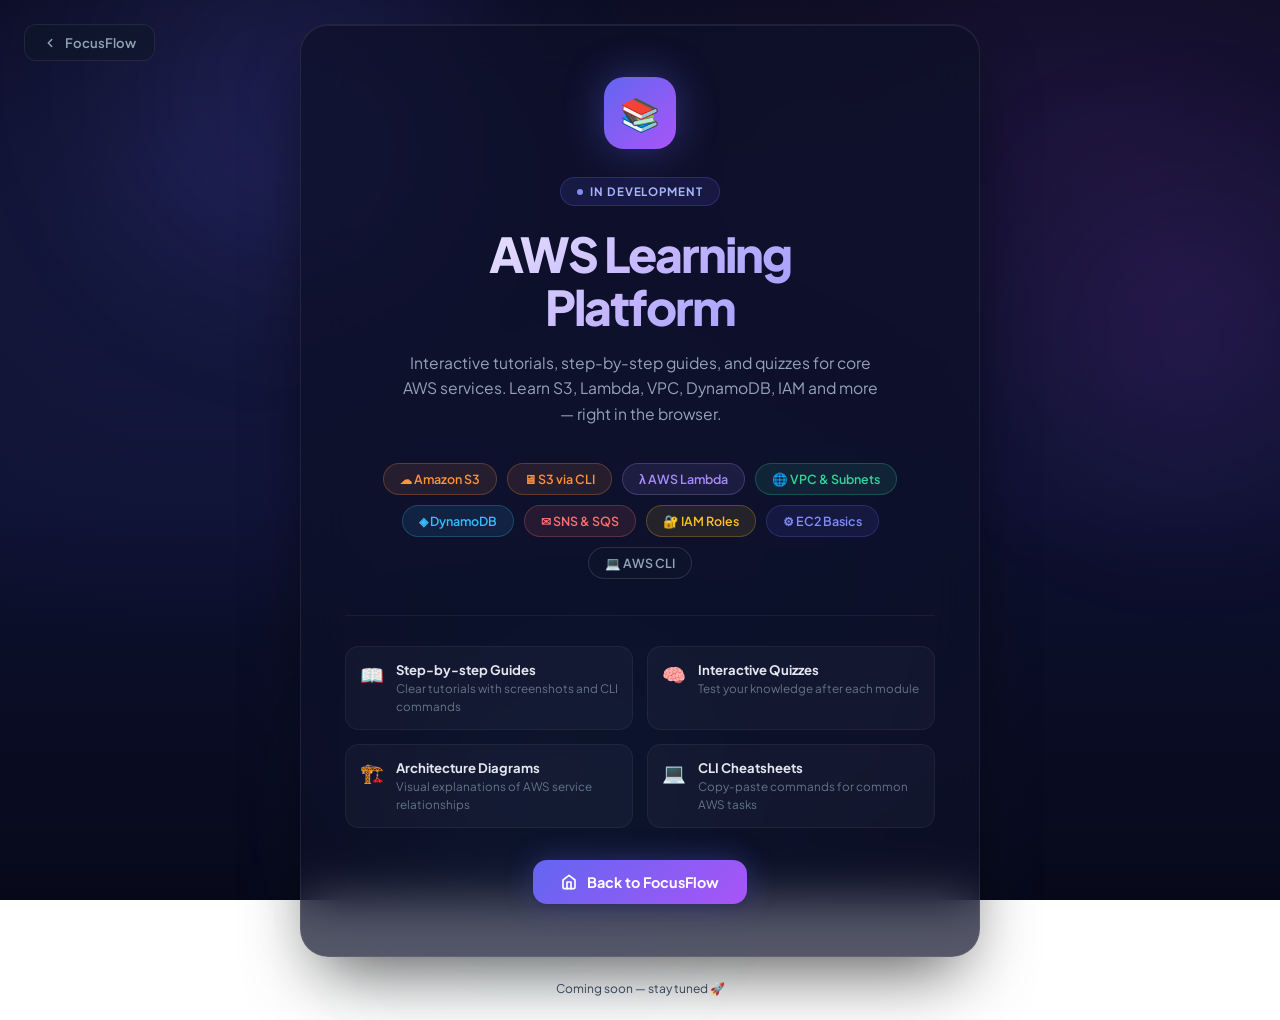
==== aws-learn/index.html @ acca890d "aws cloud, aws learn" ====
<!DOCTYPE html>
<html lang="en">
<head>
  <meta charset="UTF-8">
  <meta name="viewport" content="width=device-width, initial-scale=1.0">
  <title>AWS Learn — Coming Soon | FocusFlow</title>
  <meta name="description" content="An interactive AWS learning platform with tutorials, documentation, and quizzes for S3, VPC, Lambda and more. Coming soon.">

  <link rel="preconnect" href="https://fonts.googleapis.com">
  <link rel="preconnect" href="https://fonts.gstatic.com" crossorigin>
  <link href="https://fonts.googleapis.com/css2?family=Plus+Jakarta+Sans:wght@400;600;700;800;900&family=JetBrains+Mono:wght@400;600&display=swap" rel="stylesheet">

  <style>
    *, *::before, *::after { box-sizing: border-box; margin: 0; padding: 0; }
    body {
      font-family: 'Plus Jakarta Sans', sans-serif;
      background:
        radial-gradient(ellipse at 15% 20%, rgba(99,102,241,0.14) 0%, transparent 45%),
        radial-gradient(ellipse at 85% 15%, rgba(168,85,247,0.12) 0%, transparent 40%),
        radial-gradient(ellipse at 50% 90%, rgba(56,189,248,0.08) 0%, transparent 45%),
        linear-gradient(180deg, #07091a 0%, #0d1130 55%, #07091a 100%);
      background-attachment: fixed;
      color: #f1f5f9;
      min-height: 100vh;
      display: flex; flex-direction: column; align-items: center; justify-content: center;
      text-align: center; padding: 24px;
      overflow-x: hidden;
    }

    /* Animated orbs */
    .orb { position: fixed; border-radius: 50%; filter: blur(80px); pointer-events: none; animation: float 8s ease-in-out infinite; }
    .orb-1 { width: 350px; height: 350px; background: rgba(99,102,241,0.12); top: -80px; left: 10%; animation-delay: 0s; }
    .orb-2 { width: 300px; height: 300px; background: rgba(168,85,247,0.10); top: 20%; right: -60px; animation-delay: -3s; }
    .orb-3 { width: 280px; height: 280px; background: rgba(56,189,248,0.08); bottom: -60px; left: 30%; animation-delay: -5s; }
    @keyframes float {
      0%,100% { transform: translateY(0) scale(1); }
      50%      { transform: translateY(-30px) scale(1.05); }
    }

    .back-btn {
      position: fixed; top: 24px; left: 24px;
      display: flex; align-items: center; gap: 8px;
      padding: 9px 18px; border-radius: 12px;
      background: rgba(15,23,42,0.65); border: 1px solid rgba(255,255,255,0.08);
      backdrop-filter: blur(16px);
      color: #94a3b8; font-size: 0.82rem; font-weight: 600;
      text-decoration: none; transition: all 0.2s ease;
    }
    .back-btn:hover { color: #fff; border-color: rgba(255,255,255,0.18); }

    .card {
      position: relative; z-index: 10;
      max-width: 680px; padding: 52px 44px;
      background: rgba(13,17,40,0.7);
      border: 1px solid rgba(255,255,255,0.08);
      border-radius: 28px;
      backdrop-filter: blur(24px);
      box-shadow: 0 30px 70px -20px rgba(0,0,0,0.7), inset 0 1px 0 rgba(255,255,255,0.07);
    }

    .coming-icon {
      width: 72px; height: 72px; border-radius: 20px;
      background: linear-gradient(135deg, #6366f1, #a855f7);
      display: flex; align-items: center; justify-content: center;
      margin: 0 auto 28px;
      box-shadow: 0 0 40px rgba(99,102,241,0.4);
      font-size: 2rem;
    }

    .pill {
      display: inline-flex; align-items: center; gap: 7px;
      padding: 6px 16px; border-radius: 20px;
      background: rgba(99,102,241,0.12); border: 1px solid rgba(99,102,241,0.25);
      color: #a5b4fc; font-size: 0.72rem; font-weight: 700; letter-spacing: 0.08em;
      text-transform: uppercase; margin-bottom: 22px;
    }
    .pill-dot { width: 6px; height: 6px; border-radius: 50%; background: #818cf8; animation: blink 1.5s infinite; }
    @keyframes blink { 0%,100% { opacity:1; } 50% { opacity:0.3; } }

    h1 {
      font-size: clamp(2rem, 5vw, 3rem); font-weight: 900; letter-spacing: -0.04em; line-height: 1.1;
      background: linear-gradient(135deg, #fff 0%, #c4b5fd 50%, #818cf8 100%);
      -webkit-background-clip: text; -webkit-text-fill-color: transparent; background-clip: text;
      margin-bottom: 16px;
    }

    .subtitle { color: #94a3b8; font-size: 0.98rem; line-height: 1.65; max-width: 480px; margin: 0 auto 36px; }

    /* Topics preview */
    .topics { display: flex; flex-wrap: wrap; gap: 10px; justify-content: center; margin-bottom: 36px; }
    .topic-tag {
      padding: 7px 16px; border-radius: 20px; font-size: 0.78rem; font-weight: 600;
      border: 1px solid; cursor: default; transition: transform 0.2s ease;
    }
    .topic-tag:hover { transform: translateY(-3px); }
    .t-s3     { background: rgba(251,146,60,0.10); border-color: rgba(251,146,60,0.25); color: #fb923c; }
    .t-lambda { background: rgba(167,139,250,0.10); border-color: rgba(167,139,250,0.25); color: #a78bfa; }
    .t-vpc    { background: rgba(52,211,153,0.10); border-color: rgba(52,211,153,0.25); color: #34d399; }
    .t-dynamo { background: rgba(56,189,248,0.10); border-color: rgba(56,189,248,0.25); color: #38bdf8; }
    .t-sns    { background: rgba(248,113,113,0.10); border-color: rgba(248,113,113,0.25); color: #f87171; }
    .t-iam    { background: rgba(251,191,36,0.10); border-color: rgba(251,191,36,0.25); color: #fbbf24; }
    .t-ec2    { background: rgba(99,102,241,0.10); border-color: rgba(99,102,241,0.25); color: #818cf8; }
    .t-cli    { background: rgba(15,23,42,0.50); border-color: rgba(255,255,255,0.12); color: #94a3b8; }

    .divider { height: 1px; background: rgba(255,255,255,0.06); margin: 30px 0; }

    .features { display: grid; grid-template-columns: 1fr 1fr; gap: 14px; text-align: left; margin-bottom: 32px; }
    @media (max-width: 480px) { .features { grid-template-columns: 1fr; } }
    .feature { display: flex; align-items: flex-start; gap: 12px; padding: 14px; border-radius: 14px; background: rgba(255,255,255,0.03); border: 1px solid rgba(255,255,255,0.05); }
    .feat-icon { font-size: 1.2rem; flex-shrink: 0; margin-top: 1px; }
    .feat-title { font-size: 0.82rem; font-weight: 700; color: #e2e8f0; }
    .feat-desc  { font-size: 0.73rem; color: #64748b; margin-top: 2px; line-height: 1.5; }

    .back-home-btn {
      display: inline-flex; align-items: center; gap: 10px;
      padding: 13px 28px; border-radius: 14px;
      background: linear-gradient(135deg, #6366f1 0%, #a855f7 100%);
      color: #fff; font-size: 0.9rem; font-weight: 700;
      text-decoration: none; border: none; cursor: pointer;
      box-shadow: 0 0 28px rgba(99,102,241,0.35), 0 4px 14px rgba(0,0,0,0.3);
      transition: all 0.25s ease;
    }
    .back-home-btn:hover { transform: translateY(-2px); box-shadow: 0 0 40px rgba(99,102,241,0.5), 0 6px 18px rgba(0,0,0,0.4); }

    .footer-note { position: relative; z-index: 10; margin-top: 24px; font-size: 0.75rem; color: #334155; }
  </style>
</head>
<body>

  <!-- Animated orbs -->
  <div class="orb orb-1" aria-hidden="true"></div>
  <div class="orb orb-2" aria-hidden="true"></div>
  <div class="orb orb-3" aria-hidden="true"></div>

  <!-- Back button -->
  <a href="../index.html" class="back-btn" title="Back to FocusFlow">
    <svg width="14" height="14" viewBox="0 0 24 24" fill="none" stroke="currentColor" stroke-width="2.5" stroke-linecap="round" stroke-linejoin="round" aria-hidden="true"><polyline points="15 18 9 12 15 6"/></svg>
    FocusFlow
  </a>

  <div class="card" role="main">

    <div class="coming-icon" aria-hidden="true">📚</div>

    <div class="pill" role="status">
      <span class="pill-dot" aria-hidden="true"></span>
      In Development
    </div>

    <h1>AWS Learning<br>Platform</h1>

    <p class="subtitle">
      Interactive tutorials, step-by-step guides, and quizzes for core AWS services.
      Learn S3, Lambda, VPC, DynamoDB, IAM and more — right in the browser.
    </p>

    <!-- Topics preview -->
    <div class="topics" aria-label="Planned topics">
      <span class="topic-tag t-s3">☁ Amazon S3</span>
      <span class="topic-tag t-s3">🖥 S3 via CLI</span>
      <span class="topic-tag t-lambda">λ AWS Lambda</span>
      <span class="topic-tag t-vpc">🌐 VPC & Subnets</span>
      <span class="topic-tag t-dynamo">◈ DynamoDB</span>
      <span class="topic-tag t-sns">✉ SNS & SQS</span>
      <span class="topic-tag t-iam">🔐 IAM Roles</span>
      <span class="topic-tag t-ec2">⚙ EC2 Basics</span>
      <span class="topic-tag t-cli">💻 AWS CLI</span>
    </div>

    <div class="divider" aria-hidden="true"></div>

    <!-- Planned features -->
    <div class="features" aria-label="Planned features">
      <div class="feature">
        <span class="feat-icon" aria-hidden="true">📖</span>
        <div>
          <div class="feat-title">Step-by-step Guides</div>
          <div class="feat-desc">Clear tutorials with screenshots and CLI commands</div>
        </div>
      </div>
      <div class="feature">
        <span class="feat-icon" aria-hidden="true">🧠</span>
        <div>
          <div class="feat-title">Interactive Quizzes</div>
          <div class="feat-desc">Test your knowledge after each module</div>
        </div>
      </div>
      <div class="feature">
        <span class="feat-icon" aria-hidden="true">🏗️</span>
        <div>
          <div class="feat-title">Architecture Diagrams</div>
          <div class="feat-desc">Visual explanations of AWS service relationships</div>
        </div>
      </div>
      <div class="feature">
        <span class="feat-icon" aria-hidden="true">💻</span>
        <div>
          <div class="feat-title">CLI Cheatsheets</div>
          <div class="feat-desc">Copy-paste commands for common AWS tasks</div>
        </div>
      </div>
    </div>

    <a href="../index.html" class="back-home-btn">
      <svg width="16" height="16" viewBox="0 0 24 24" fill="none" stroke="currentColor" stroke-width="2.5" stroke-linecap="round" stroke-linejoin="round" aria-hidden="true"><path d="M3 9l9-7 9 7v11a2 2 0 0 1-2 2H5a2 2 0 0 1-2-2z"/><polyline points="9 22 9 12 15 12 15 22"/></svg>
      Back to FocusFlow
    </a>

  </div>

  <p class="footer-note" aria-label="Coming soon notice">Coming soon — stay tuned 🚀</p>

</body>
</html>
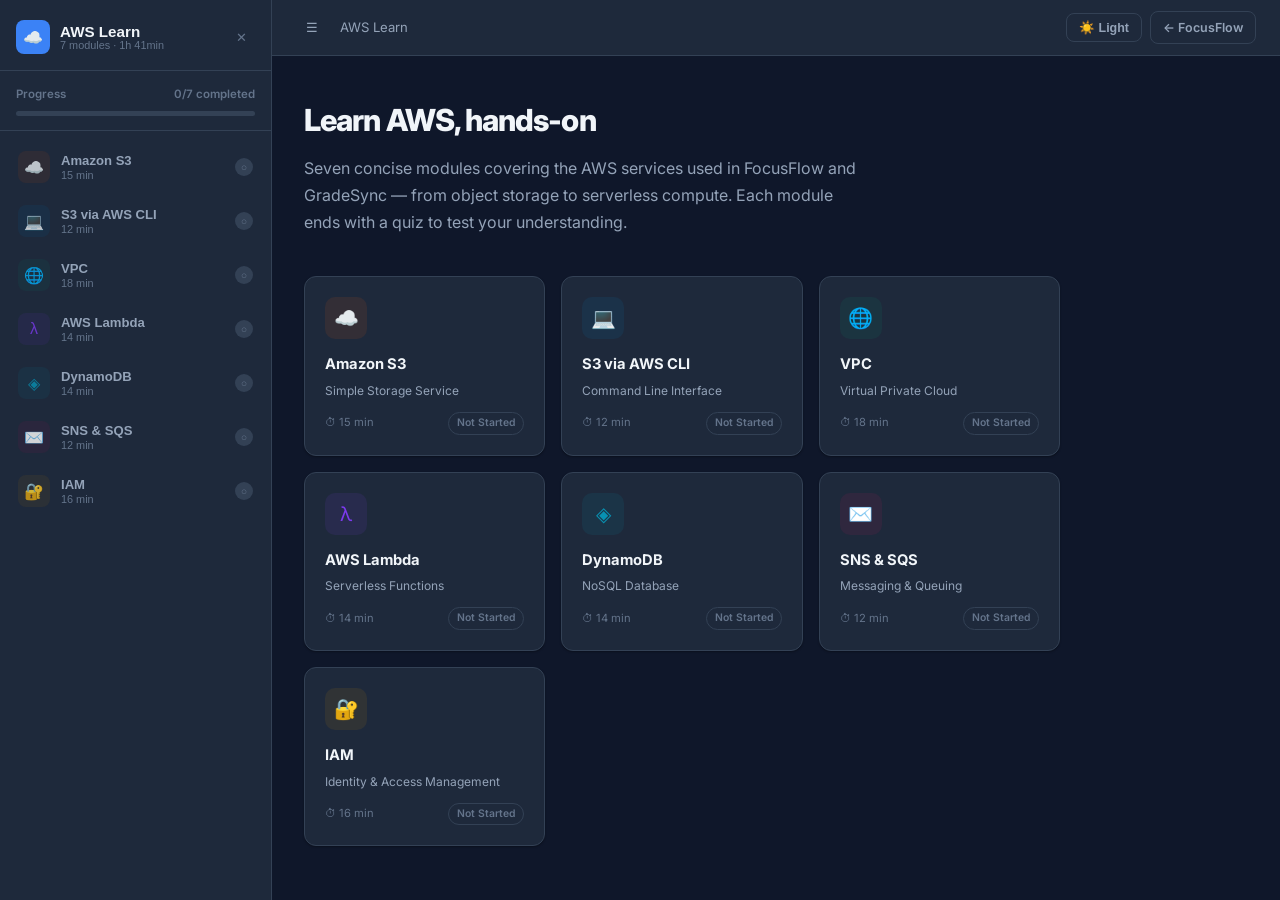
==== commit bbd7f87d: "Added aws-learn" ====
--- a/aws-learn/index.html
+++ b/aws-learn/index.html
@@ -1,214 +1,96 @@
 <!DOCTYPE html>
-<html lang="en">
+<html lang="en" data-theme="dark">
 <head>
-  <meta charset="UTF-8">
-  <meta name="viewport" content="width=device-width, initial-scale=1.0">
-  <title>AWS Learn — Coming Soon | FocusFlow</title>
-  <meta name="description" content="An interactive AWS learning platform with tutorials, documentation, and quizzes for S3, VPC, Lambda and more. Coming soon.">
-
-  <link rel="preconnect" href="https://fonts.googleapis.com">
-  <link rel="preconnect" href="https://fonts.gstatic.com" crossorigin>
-  <link href="https://fonts.googleapis.com/css2?family=Plus+Jakarta+Sans:wght@400;600;700;800;900&family=JetBrains+Mono:wght@400;600&display=swap" rel="stylesheet">
-
-  <style>
-    *, *::before, *::after { box-sizing: border-box; margin: 0; padding: 0; }
-    body {
-      font-family: 'Plus Jakarta Sans', sans-serif;
-      background:
-        radial-gradient(ellipse at 15% 20%, rgba(99,102,241,0.14) 0%, transparent 45%),
-        radial-gradient(ellipse at 85% 15%, rgba(168,85,247,0.12) 0%, transparent 40%),
-        radial-gradient(ellipse at 50% 90%, rgba(56,189,248,0.08) 0%, transparent 45%),
-        linear-gradient(180deg, #07091a 0%, #0d1130 55%, #07091a 100%);
-      background-attachment: fixed;
-      color: #f1f5f9;
-      min-height: 100vh;
-      display: flex; flex-direction: column; align-items: center; justify-content: center;
-      text-align: center; padding: 24px;
-      overflow-x: hidden;
-    }
-
-    /* Animated orbs */
-    .orb { position: fixed; border-radius: 50%; filter: blur(80px); pointer-events: none; animation: float 8s ease-in-out infinite; }
-    .orb-1 { width: 350px; height: 350px; background: rgba(99,102,241,0.12); top: -80px; left: 10%; animation-delay: 0s; }
-    .orb-2 { width: 300px; height: 300px; background: rgba(168,85,247,0.10); top: 20%; right: -60px; animation-delay: -3s; }
-    .orb-3 { width: 280px; height: 280px; background: rgba(56,189,248,0.08); bottom: -60px; left: 30%; animation-delay: -5s; }
-    @keyframes float {
-      0%,100% { transform: translateY(0) scale(1); }
-      50%      { transform: translateY(-30px) scale(1.05); }
-    }
-
-    .back-btn {
-      position: fixed; top: 24px; left: 24px;
-      display: flex; align-items: center; gap: 8px;
-      padding: 9px 18px; border-radius: 12px;
-      background: rgba(15,23,42,0.65); border: 1px solid rgba(255,255,255,0.08);
-      backdrop-filter: blur(16px);
-      color: #94a3b8; font-size: 0.82rem; font-weight: 600;
-      text-decoration: none; transition: all 0.2s ease;
-    }
-    .back-btn:hover { color: #fff; border-color: rgba(255,255,255,0.18); }
-
-    .card {
-      position: relative; z-index: 10;
-      max-width: 680px; padding: 52px 44px;
-      background: rgba(13,17,40,0.7);
-      border: 1px solid rgba(255,255,255,0.08);
-      border-radius: 28px;
-      backdrop-filter: blur(24px);
-      box-shadow: 0 30px 70px -20px rgba(0,0,0,0.7), inset 0 1px 0 rgba(255,255,255,0.07);
-    }
-
-    .coming-icon {
-      width: 72px; height: 72px; border-radius: 20px;
-      background: linear-gradient(135deg, #6366f1, #a855f7);
-      display: flex; align-items: center; justify-content: center;
-      margin: 0 auto 28px;
-      box-shadow: 0 0 40px rgba(99,102,241,0.4);
-      font-size: 2rem;
-    }
-
-    .pill {
-      display: inline-flex; align-items: center; gap: 7px;
-      padding: 6px 16px; border-radius: 20px;
-      background: rgba(99,102,241,0.12); border: 1px solid rgba(99,102,241,0.25);
-      color: #a5b4fc; font-size: 0.72rem; font-weight: 700; letter-spacing: 0.08em;
-      text-transform: uppercase; margin-bottom: 22px;
-    }
-    .pill-dot { width: 6px; height: 6px; border-radius: 50%; background: #818cf8; animation: blink 1.5s infinite; }
-    @keyframes blink { 0%,100% { opacity:1; } 50% { opacity:0.3; } }
-
-    h1 {
-      font-size: clamp(2rem, 5vw, 3rem); font-weight: 900; letter-spacing: -0.04em; line-height: 1.1;
-      background: linear-gradient(135deg, #fff 0%, #c4b5fd 50%, #818cf8 100%);
-      -webkit-background-clip: text; -webkit-text-fill-color: transparent; background-clip: text;
-      margin-bottom: 16px;
-    }
-
-    .subtitle { color: #94a3b8; font-size: 0.98rem; line-height: 1.65; max-width: 480px; margin: 0 auto 36px; }
-
-    /* Topics preview */
-    .topics { display: flex; flex-wrap: wrap; gap: 10px; justify-content: center; margin-bottom: 36px; }
-    .topic-tag {
-      padding: 7px 16px; border-radius: 20px; font-size: 0.78rem; font-weight: 600;
-      border: 1px solid; cursor: default; transition: transform 0.2s ease;
-    }
-    .topic-tag:hover { transform: translateY(-3px); }
-    .t-s3     { background: rgba(251,146,60,0.10); border-color: rgba(251,146,60,0.25); color: #fb923c; }
-    .t-lambda { background: rgba(167,139,250,0.10); border-color: rgba(167,139,250,0.25); color: #a78bfa; }
-    .t-vpc    { background: rgba(52,211,153,0.10); border-color: rgba(52,211,153,0.25); color: #34d399; }
-    .t-dynamo { background: rgba(56,189,248,0.10); border-color: rgba(56,189,248,0.25); color: #38bdf8; }
-    .t-sns    { background: rgba(248,113,113,0.10); border-color: rgba(248,113,113,0.25); color: #f87171; }
-    .t-iam    { background: rgba(251,191,36,0.10); border-color: rgba(251,191,36,0.25); color: #fbbf24; }
-    .t-ec2    { background: rgba(99,102,241,0.10); border-color: rgba(99,102,241,0.25); color: #818cf8; }
-    .t-cli    { background: rgba(15,23,42,0.50); border-color: rgba(255,255,255,0.12); color: #94a3b8; }
-
-    .divider { height: 1px; background: rgba(255,255,255,0.06); margin: 30px 0; }
-
-    .features { display: grid; grid-template-columns: 1fr 1fr; gap: 14px; text-align: left; margin-bottom: 32px; }
-    @media (max-width: 480px) { .features { grid-template-columns: 1fr; } }
-    .feature { display: flex; align-items: flex-start; gap: 12px; padding: 14px; border-radius: 14px; background: rgba(255,255,255,0.03); border: 1px solid rgba(255,255,255,0.05); }
-    .feat-icon { font-size: 1.2rem; flex-shrink: 0; margin-top: 1px; }
-    .feat-title { font-size: 0.82rem; font-weight: 700; color: #e2e8f0; }
-    .feat-desc  { font-size: 0.73rem; color: #64748b; margin-top: 2px; line-height: 1.5; }
-
-    .back-home-btn {
-      display: inline-flex; align-items: center; gap: 10px;
-      padding: 13px 28px; border-radius: 14px;
-      background: linear-gradient(135deg, #6366f1 0%, #a855f7 100%);
-      color: #fff; font-size: 0.9rem; font-weight: 700;
-      text-decoration: none; border: none; cursor: pointer;
-      box-shadow: 0 0 28px rgba(99,102,241,0.35), 0 4px 14px rgba(0,0,0,0.3);
-      transition: all 0.25s ease;
-    }
-    .back-home-btn:hover { transform: translateY(-2px); box-shadow: 0 0 40px rgba(99,102,241,0.5), 0 6px 18px rgba(0,0,0,0.4); }
-
-    .footer-note { position: relative; z-index: 10; margin-top: 24px; font-size: 0.75rem; color: #334155; }
-  </style>
+  <meta charset="UTF-8" />
+  <meta name="viewport" content="width=device-width, initial-scale=1.0" />
+  <title>AWS Learn — Interactive AWS Learning Platform</title>
+  <meta name="description" content="Learn AWS services interactively — S3, Lambda, VPC, DynamoDB, SNS, IAM — with tutorials, CLI guides, and quizzes." />
+  <link rel="preconnect" href="https://fonts.googleapis.com" />
+  <link rel="preconnect" href="https://fonts.gstatic.com" crossorigin />
+  <link href="https://fonts.googleapis.com/css2?family=Inter:wght@400;500;600;700;800;900&display=swap" rel="stylesheet" />
+  <link rel="stylesheet" href="css/style.css" />
 </head>
 <body>
+  <div class="app">
 
-  <!-- Animated orbs -->
-  <div class="orb orb-1" aria-hidden="true"></div>
-  <div class="orb orb-2" aria-hidden="true"></div>
-  <div class="orb orb-3" aria-hidden="true"></div>
+    <!-- ── Sidebar ─────────────────────────────────────────────────────── -->
+    <aside class="sidebar open" id="sidebar">
+      <div class="sidebar-header">
+        <button class="sidebar-logo" id="home-link" style="background:none;border:none;cursor:pointer;text-align:left;padding:0;">
+          <div class="sidebar-logo-icon">☁️</div>
+          <div>
+            <div class="sidebar-logo-text">AWS Learn</div>
+            <div class="sidebar-logo-sub">7 modules · 1h 41min</div>
+          </div>
+        </button>
+        <button class="sidebar-close" id="sidebar-close" aria-label="Close sidebar">
+          ✕
+        </button>
+      </div>
 
-  <!-- Back button -->
-  <a href="../index.html" class="back-btn" title="Back to FocusFlow">
-    <svg width="14" height="14" viewBox="0 0 24 24" fill="none" stroke="currentColor" stroke-width="2.5" stroke-linecap="round" stroke-linejoin="round" aria-hidden="true"><polyline points="15 18 9 12 15 6"/></svg>
-    FocusFlow
-  </a>
-
-  <div class="card" role="main">
-
-    <div class="coming-icon" aria-hidden="true">📚</div>
-
-    <div class="pill" role="status">
-      <span class="pill-dot" aria-hidden="true"></span>
-      In Development
-    </div>
-
-    <h1>AWS Learning<br>Platform</h1>
-
-    <p class="subtitle">
-      Interactive tutorials, step-by-step guides, and quizzes for core AWS services.
-      Learn S3, Lambda, VPC, DynamoDB, IAM and more — right in the browser.
-    </p>
-
-    <!-- Topics preview -->
-    <div class="topics" aria-label="Planned topics">
-      <span class="topic-tag t-s3">☁ Amazon S3</span>
-      <span class="topic-tag t-s3">🖥 S3 via CLI</span>
-      <span class="topic-tag t-lambda">λ AWS Lambda</span>
-      <span class="topic-tag t-vpc">🌐 VPC & Subnets</span>
-      <span class="topic-tag t-dynamo">◈ DynamoDB</span>
-      <span class="topic-tag t-sns">✉ SNS & SQS</span>
-      <span class="topic-tag t-iam">🔐 IAM Roles</span>
-      <span class="topic-tag t-ec2">⚙ EC2 Basics</span>
-      <span class="topic-tag t-cli">💻 AWS CLI</span>
-    </div>
-
-    <div class="divider" aria-hidden="true"></div>
-
-    <!-- Planned features -->
-    <div class="features" aria-label="Planned features">
-      <div class="feature">
-        <span class="feat-icon" aria-hidden="true">📖</span>
-        <div>
-          <div class="feat-title">Step-by-step Guides</div>
-          <div class="feat-desc">Clear tutorials with screenshots and CLI commands</div>
+      <div class="progress-bar-wrap">
+        <div class="progress-label">
+          <span>Progress</span>
+          <span id="progress-label">0/7 completed</span>
+        </div>
+        <div class="progress-bar-bg">
+          <div class="progress-bar-fill" id="progress-fill" style="width:0%"></div>
         </div>
       </div>
-      <div class="feature">
-        <span class="feat-icon" aria-hidden="true">🧠</span>
-        <div>
-          <div class="feat-title">Interactive Quizzes</div>
-          <div class="feat-desc">Test your knowledge after each module</div>
+
+      <nav class="module-nav" id="module-nav">
+        <!-- Rendered by JS -->
+      </nav>
+    </aside>
+
+    <!-- ── Main ───────────────────────────────────────────────────────── -->
+    <div class="main" id="main">
+
+      <!-- Topbar -->
+      <header class="topbar">
+        <button class="menu-btn" id="menu-btn" aria-label="Toggle sidebar">
+          ☰
+        </button>
+        <div class="breadcrumb">
+          <span id="breadcrumb-home"
+            style="cursor:pointer;color:var(--text-2)"
+            onclick="showHome()"
+            role="button"
+            tabindex="0">AWS Learn</span>
+          <span id="breadcrumb-sep" class="hidden">›</span>
+          <strong id="breadcrumb-module"></strong>
         </div>
-      </div>
-      <div class="feature">
-        <span class="feat-icon" aria-hidden="true">🏗️</span>
-        <div>
-          <div class="feat-title">Architecture Diagrams</div>
-          <div class="feat-desc">Visual explanations of AWS service relationships</div>
+        <div class="topbar-actions">
+          <button class="theme-btn" id="theme-btn" aria-label="Toggle theme">☀️ Light</button>
+          <a href="../index.html" class="back-btn" aria-label="Back to FocusFlow">← FocusFlow</a>
         </div>
-      </div>
-      <div class="feature">
-        <span class="feat-icon" aria-hidden="true">💻</span>
-        <div>
-          <div class="feat-title">CLI Cheatsheets</div>
-          <div class="feat-desc">Copy-paste commands for common AWS tasks</div>
+      </header>
+
+      <!-- Content -->
+      <main class="content" role="main">
+
+        <!-- Home view -->
+        <div id="home-view">
+          <div class="home-hero">
+            <h1>Learn AWS, hands-on</h1>
+            <p>Seven concise modules covering the AWS services used in FocusFlow and GradeSync — from object storage to serverless compute. Each module ends with a quiz to test your understanding.</p>
+          </div>
+
+          <div class="modules-grid" id="modules-grid">
+            <!-- Rendered by JS -->
+          </div>
         </div>
-      </div>
-    </div>
 
-    <a href="../index.html" class="back-home-btn">
-      <svg width="16" height="16" viewBox="0 0 24 24" fill="none" stroke="currentColor" stroke-width="2.5" stroke-linecap="round" stroke-linejoin="round" aria-hidden="true"><path d="M3 9l9-7 9 7v11a2 2 0 0 1-2 2H5a2 2 0 0 1-2-2z"/><polyline points="9 22 9 12 15 12 15 22"/></svg>
-      Back to FocusFlow
-    </a>
+        <!-- Module view -->
+        <div id="module-view" class="hidden">
+          <!-- Rendered by JS when a module is opened -->
+        </div>
 
-  </div>
+      </main>
+    </div><!-- /main -->
 
-  <p class="footer-note" aria-label="Coming soon notice">Coming soon — stay tuned 🚀</p>
+  </div><!-- /app -->
 
+  <script src="js/app.js"></script>
 </body>
 </html>
--- a/aws-learn/css/style.css
+++ b/aws-learn/css/style.css
@@ -0,0 +1,477 @@
+/* ─── AWS Learn — Style System ───────────────────────────────────────────── */
+
+:root {
+  --bg:           #f8fafc;
+  --bg-alt:       #f1f5f9;
+  --surface:      #ffffff;
+  --border:       #e2e8f0;
+  --border-strong:#cbd5e1;
+  --text:         #0f172a;
+  --text-2:       #475569;
+  --text-3:       #94a3b8;
+  --accent:       #2563eb;
+  --accent-bg:    #eff6ff;
+  --code-bg:      #f1f5f9;
+  --code-text:    #1e293b;
+  --ok:           #16a34a;
+  --ok-bg:        #f0fdf4;
+  --err:          #dc2626;
+  --err-bg:       #fef2f2;
+  --warn-bg:      #fffbeb;
+  --warn:         #d97706;
+  --shadow-sm:    0 1px 2px rgba(0,0,0,.05);
+  --shadow:       0 1px 3px rgba(0,0,0,.08), 0 1px 2px rgba(0,0,0,.04);
+  --shadow-md:    0 4px 6px -1px rgba(0,0,0,.07), 0 2px 4px -1px rgba(0,0,0,.04);
+  --r:  8px;
+  --r2: 12px;
+  --t:  .2s ease;
+  --sidebar-w: 272px;
+}
+
+[data-theme="dark"] {
+  --bg:           #0f172a;
+  --bg-alt:       #1e293b;
+  --surface:      #1e293b;
+  --border:       #334155;
+  --border-strong:#475569;
+  --text:         #f1f5f9;
+  --text-2:       #94a3b8;
+  --text-3:       #64748b;
+  --accent:       #3b82f6;
+  --accent-bg:    rgba(59,130,246,.1);
+  --code-bg:      #0f172a;
+  --code-text:    #e2e8f0;
+  --ok:           #22c55e;
+  --ok-bg:        rgba(34,197,94,.08);
+  --err:          #ef4444;
+  --err-bg:       rgba(239,68,68,.08);
+  --warn-bg:      rgba(245,158,11,.08);
+  --warn:         #f59e0b;
+  --shadow-sm:    0 1px 2px rgba(0,0,0,.3);
+  --shadow:       0 1px 3px rgba(0,0,0,.35);
+  --shadow-md:    0 4px 6px -1px rgba(0,0,0,.4);
+}
+
+*, *::before, *::after { box-sizing: border-box; margin: 0; padding: 0; }
+
+html { font-size: 16px; }
+
+body {
+  font-family: 'Inter', sans-serif;
+  background: var(--bg);
+  color: var(--text);
+  min-height: 100vh;
+  line-height: 1.6;
+  transition: background var(--t), color var(--t);
+  overflow-x: hidden;
+}
+
+/* ─── App shell ──────────────────────────────────────────────────────────── */
+.app { display: flex; min-height: 100vh; }
+
+/* ─── Sidebar ────────────────────────────────────────────────────────────── */
+.sidebar {
+  width: var(--sidebar-w);
+  flex-shrink: 0;
+  background: var(--surface);
+  border-right: 1px solid var(--border);
+  display: flex;
+  flex-direction: column;
+  position: fixed;
+  top: 0; left: 0; bottom: 0;
+  z-index: 100;
+  overflow-y: auto;
+  transition: transform var(--t), background var(--t), border-color var(--t);
+}
+.sidebar.collapsed { transform: translateX(-100%); }
+
+.sidebar-header {
+  padding: 20px 16px 16px;
+  border-bottom: 1px solid var(--border);
+  display: flex;
+  align-items: center;
+  gap: 10px;
+}
+.sidebar-logo {
+  display: flex;
+  align-items: center;
+  gap: 10px;
+  flex: 1;
+  text-decoration: none;
+  color: inherit;
+}
+.sidebar-logo-icon {
+  width: 34px; height: 34px;
+  background: var(--accent);
+  border-radius: var(--r);
+  display: flex; align-items: center; justify-content: center;
+  font-size: 1rem;
+  flex-shrink: 0;
+}
+.sidebar-logo-text { font-size: 0.95rem; font-weight: 700; color: var(--text); }
+.sidebar-logo-sub  { font-size: 0.68rem; color: var(--text-3); margin-top: -1px; }
+
+.sidebar-close {
+  width: 28px; height: 28px; border-radius: 6px;
+  background: none; border: none; cursor: pointer;
+  color: var(--text-3); display: flex; align-items: center; justify-content: center;
+  transition: background var(--t), color var(--t);
+}
+.sidebar-close:hover { background: var(--bg-alt); color: var(--text); }
+
+/* Progress summary */
+.progress-bar-wrap {
+  padding: 14px 16px;
+  border-bottom: 1px solid var(--border);
+}
+.progress-label {
+  display: flex; justify-content: space-between;
+  font-size: 0.72rem; color: var(--text-3); margin-bottom: 8px; font-weight: 600;
+}
+.progress-bar-bg { height: 5px; background: var(--border); border-radius: 99px; }
+.progress-bar-fill {
+  height: 5px; background: var(--accent); border-radius: 99px;
+  transition: width .4s ease;
+}
+
+/* Module nav items */
+.module-nav { padding: 10px 8px; flex: 1; }
+.module-nav-item {
+  display: flex; align-items: center; gap: 11px;
+  padding: 10px 10px; border-radius: var(--r);
+  cursor: pointer; text-decoration: none;
+  transition: background var(--t);
+  margin-bottom: 2px;
+  border: none; background: none; width: 100%; text-align: left;
+  color: var(--text-2);
+}
+.module-nav-item:hover { background: var(--bg-alt); color: var(--text); }
+.module-nav-item.active {
+  background: var(--accent-bg);
+  color: var(--accent);
+}
+.module-nav-item.active .nav-icon { opacity: 1; }
+
+.nav-icon {
+  width: 32px; height: 32px; border-radius: 8px;
+  display: flex; align-items: center; justify-content: center;
+  font-size: 1rem; flex-shrink: 0; opacity: .8;
+}
+.nav-info { flex: 1; min-width: 0; }
+.nav-title { font-size: 0.82rem; font-weight: 600; white-space: nowrap; overflow: hidden; text-overflow: ellipsis; }
+.nav-duration { font-size: 0.68rem; color: var(--text-3); margin-top: 1px; }
+
+.nav-status {
+  width: 18px; height: 18px; border-radius: 50%; flex-shrink: 0;
+  display: flex; align-items: center; justify-content: center;
+  font-size: 0.65rem;
+}
+.nav-status.done { background: var(--ok-bg); color: var(--ok); }
+.nav-status.partial { background: var(--warn-bg); color: var(--warn); }
+.nav-status.none { background: var(--border); color: var(--text-3); }
+
+/* ─── Topbar ──────────────────────────────────────────────────────────────── */
+.main {
+  flex: 1;
+  margin-left: var(--sidebar-w);
+  display: flex;
+  flex-direction: column;
+  min-height: 100vh;
+  transition: margin-left var(--t);
+}
+.main.full { margin-left: 0; }
+
+.topbar {
+  position: sticky; top: 0; z-index: 90;
+  background: var(--surface);
+  border-bottom: 1px solid var(--border);
+  padding: 0 24px;
+  height: 56px;
+  display: flex; align-items: center; gap: 12px;
+  transition: background var(--t), border-color var(--t);
+}
+.menu-btn {
+  width: 32px; height: 32px; border-radius: 6px;
+  background: none; border: none; cursor: pointer;
+  color: var(--text-2); display: flex; align-items: center; justify-content: center;
+  transition: background var(--t); flex-shrink: 0;
+}
+.menu-btn:hover { background: var(--bg-alt); color: var(--text); }
+
+.breadcrumb {
+  flex: 1;
+  font-size: 0.82rem; color: var(--text-2);
+  display: flex; align-items: center; gap: 6px; min-width: 0;
+}
+.breadcrumb span { color: var(--text-3); }
+.breadcrumb strong { color: var(--text); font-weight: 600; white-space: nowrap; overflow: hidden; text-overflow: ellipsis; }
+
+.topbar-actions { display: flex; align-items: center; gap: 8px; }
+
+.theme-btn, .back-btn {
+  display: flex; align-items: center; gap: 6px;
+  padding: 6px 12px; border-radius: var(--r);
+  font-size: 0.78rem; font-weight: 600;
+  border: 1px solid var(--border);
+  background: none; cursor: pointer;
+  color: var(--text-2);
+  text-decoration: none;
+  transition: background var(--t), border-color var(--t), color var(--t);
+}
+.theme-btn:hover, .back-btn:hover {
+  background: var(--bg-alt); color: var(--text); border-color: var(--border-strong);
+}
+
+/* ─── Content area ────────────────────────────────────────────────────────── */
+.content { flex: 1; padding: 40px 32px; max-width: 820px; }
+
+/* ─── Home view ───────────────────────────────────────────────────────────── */
+.home-hero { margin-bottom: 40px; }
+.home-hero h1 { font-size: 1.9rem; font-weight: 800; letter-spacing: -0.03em; margin-bottom: 10px; }
+.home-hero p { color: var(--text-2); font-size: 1rem; line-height: 1.7; max-width: 560px; }
+
+.modules-grid {
+  display: grid; grid-template-columns: repeat(auto-fill, minmax(240px, 1fr));
+  gap: 16px; margin-top: 32px;
+}
+.module-card {
+  background: var(--surface);
+  border: 1px solid var(--border);
+  border-radius: var(--r2);
+  padding: 20px;
+  cursor: pointer;
+  transition: box-shadow var(--t), border-color var(--t), transform .15s ease;
+  box-shadow: var(--shadow-sm);
+  text-decoration: none; color: inherit;
+}
+.module-card:hover {
+  box-shadow: var(--shadow-md);
+  border-color: var(--border-strong);
+  transform: translateY(-2px);
+}
+.module-card-icon {
+  width: 42px; height: 42px; border-radius: 10px;
+  display: flex; align-items: center; justify-content: center;
+  font-size: 1.25rem; margin-bottom: 14px;
+}
+.module-card-title { font-size: 0.92rem; font-weight: 700; margin-bottom: 4px; }
+.module-card-sub   { font-size: 0.75rem; color: var(--text-2); margin-bottom: 12px; }
+.module-card-meta  {
+  display: flex; align-items: center; justify-content: space-between;
+  font-size: 0.7rem; color: var(--text-3);
+}
+.card-badge {
+  padding: 2px 8px; border-radius: 20px; font-weight: 600;
+  font-size: 0.65rem; border: 1px solid;
+}
+.badge-done { color: var(--ok); border-color: var(--ok-bg); background: var(--ok-bg); }
+.badge-none { color: var(--text-3); border-color: var(--border); background: var(--bg-alt); }
+.badge-partial { color: var(--warn); border-color: var(--warn-bg); background: var(--warn-bg); }
+
+/* ─── Module view ─────────────────────────────────────────────────────────── */
+.hidden { display: none !important; }
+
+.module-header {
+  display: flex; align-items: flex-start; gap: 16px;
+  margin-bottom: 36px; padding-bottom: 28px;
+  border-bottom: 1px solid var(--border);
+}
+.module-header-icon {
+  width: 52px; height: 52px; border-radius: 12px;
+  display: flex; align-items: center; justify-content: center;
+  font-size: 1.5rem; flex-shrink: 0;
+}
+.module-header h1 { font-size: 1.6rem; font-weight: 800; letter-spacing: -0.02em; margin-bottom: 4px; }
+.module-header p  { color: var(--text-2); font-size: 0.9rem; line-height: 1.6; }
+.module-meta { display: flex; gap: 16px; margin-top: 10px; }
+.module-meta span { font-size: 0.72rem; color: var(--text-3); font-weight: 600; display: flex; align-items: center; gap: 4px; }
+
+/* Content sections */
+.section { margin-bottom: 36px; }
+.section h2 {
+  font-size: 1.05rem; font-weight: 700; margin-bottom: 14px;
+  padding-bottom: 8px; border-bottom: 1px solid var(--border);
+  color: var(--text);
+}
+.section h3 { font-size: 0.9rem; font-weight: 700; margin: 18px 0 8px; color: var(--text); }
+.section p  { color: var(--text-2); font-size: 0.9rem; line-height: 1.75; margin-bottom: 12px; }
+.section ul, .section ol {
+  padding-left: 20px; color: var(--text-2); font-size: 0.9rem; line-height: 1.75;
+  margin-bottom: 12px;
+}
+.section li { margin-bottom: 4px; }
+.section strong { color: var(--text); font-weight: 600; }
+
+/* Info boxes */
+.info-box {
+  padding: 14px 16px; border-radius: var(--r);
+  border-left: 3px solid; margin: 16px 0;
+  font-size: 0.86rem; line-height: 1.65;
+}
+.info-box.tip  { background: var(--accent-bg); border-color: var(--accent); color: var(--text-2); }
+.info-box.note { background: var(--warn-bg); border-color: var(--warn); color: var(--text-2); }
+.info-box.good { background: var(--ok-bg); border-color: var(--ok); color: var(--text-2); }
+
+/* Code blocks */
+.code-block {
+  background: var(--code-bg);
+  border: 1px solid var(--border);
+  border-radius: var(--r);
+  padding: 16px;
+  margin: 14px 0;
+  overflow-x: auto;
+  position: relative;
+}
+.code-block pre {
+  font-family: 'JetBrains Mono', 'Fira Code', 'Courier New', monospace;
+  font-size: 0.82rem;
+  line-height: 1.65;
+  color: var(--code-text);
+  white-space: pre;
+}
+.code-block .comment { color: var(--text-3); }
+.code-label {
+  font-size: 0.65rem; font-weight: 700; color: var(--text-3);
+  text-transform: uppercase; letter-spacing: 0.08em;
+  margin-bottom: 8px;
+}
+.copy-btn {
+  position: absolute; top: 10px; right: 10px;
+  padding: 4px 10px; font-size: 0.7rem; font-weight: 600;
+  border: 1px solid var(--border); border-radius: 5px;
+  background: var(--surface); color: var(--text-2);
+  cursor: pointer; transition: all var(--t);
+}
+.copy-btn:hover { background: var(--bg-alt); color: var(--text); }
+.copy-btn.copied { color: var(--ok); border-color: var(--ok-bg); }
+
+/* Key-value concept table */
+.concept-table { width: 100%; border-collapse: collapse; margin: 16px 0; font-size: 0.85rem; }
+.concept-table th {
+  text-align: left; padding: 9px 14px;
+  background: var(--bg-alt); color: var(--text-2);
+  font-size: 0.72rem; font-weight: 700; text-transform: uppercase; letter-spacing: 0.06em;
+  border-bottom: 1px solid var(--border);
+}
+.concept-table td {
+  padding: 10px 14px; border-bottom: 1px solid var(--border);
+  color: var(--text-2); vertical-align: top; line-height: 1.6;
+}
+.concept-table td:first-child { color: var(--text); font-weight: 600; white-space: nowrap; }
+.concept-table tr:last-child td { border-bottom: none; }
+.concept-table-wrap { border: 1px solid var(--border); border-radius: var(--r); overflow: hidden; margin: 16px 0; }
+
+/* Architecture flow diagram */
+.arch-diagram {
+  display: flex; align-items: center; flex-wrap: wrap;
+  gap: 6px; padding: 20px; background: var(--bg-alt);
+  border: 1px solid var(--border); border-radius: var(--r2);
+  margin: 16px 0;
+}
+.arch-node {
+  padding: 8px 14px; border-radius: var(--r);
+  border: 1px solid; font-size: 0.78rem; font-weight: 600;
+  text-align: center; background: var(--surface);
+}
+.arch-arrow { color: var(--text-3); font-size: 1rem; padding: 0 2px; }
+
+/* ─── Quiz ────────────────────────────────────────────────────────────────── */
+.quiz-section {
+  margin-top: 48px; padding-top: 32px;
+  border-top: 2px solid var(--border);
+}
+.quiz-section h2 { font-size: 1.1rem; font-weight: 700; margin-bottom: 6px; }
+.quiz-subtitle { font-size: 0.85rem; color: var(--text-2); margin-bottom: 28px; }
+
+.quiz-question { margin-bottom: 28px; }
+.quiz-q-text { font-size: 0.9rem; font-weight: 600; color: var(--text); margin-bottom: 14px; line-height: 1.5; }
+.quiz-q-num  { font-size: 0.7rem; color: var(--text-3); font-weight: 700; text-transform: uppercase; letter-spacing: 0.08em; margin-bottom: 6px; }
+
+.quiz-options { display: flex; flex-direction: column; gap: 8px; }
+.quiz-option {
+  display: flex; align-items: center; gap: 12px;
+  padding: 11px 14px; border-radius: var(--r);
+  border: 1px solid var(--border);
+  background: var(--surface);
+  cursor: pointer; font-size: 0.87rem; color: var(--text-2);
+  transition: border-color var(--t), background var(--t), color var(--t);
+  user-select: none;
+}
+.quiz-option:hover:not(.locked) { border-color: var(--accent); color: var(--text); background: var(--accent-bg); }
+.quiz-option.selected { border-color: var(--accent); background: var(--accent-bg); color: var(--accent); }
+.quiz-option.correct  { border-color: var(--ok); background: var(--ok-bg); color: var(--ok); }
+.quiz-option.wrong    { border-color: var(--err); background: var(--err-bg); color: var(--err); }
+.quiz-option.locked   { cursor: default; }
+.quiz-option-dot {
+  width: 18px; height: 18px; border-radius: 50%; border: 2px solid currentColor;
+  flex-shrink: 0; display: flex; align-items: center; justify-content: center;
+  font-size: 0.65rem;
+}
+
+.quiz-check-btn {
+  margin-top: 20px;
+  padding: 10px 22px; border-radius: var(--r);
+  background: var(--accent); color: #fff;
+  border: none; font-size: 0.85rem; font-weight: 700;
+  cursor: pointer; transition: opacity var(--t);
+}
+.quiz-check-btn:disabled { opacity: .4; cursor: not-allowed; }
+.quiz-check-btn:not(:disabled):hover { opacity: .9; }
+
+.quiz-result {
+  margin-top: 32px; padding: 24px;
+  border: 1px solid var(--border); border-radius: var(--r2);
+  background: var(--surface); text-align: center;
+}
+.quiz-score { font-size: 2rem; font-weight: 900; margin-bottom: 6px; }
+.quiz-score.great { color: var(--ok); }
+.quiz-score.ok    { color: var(--warn); }
+.quiz-score.low   { color: var(--err); }
+.quiz-result-msg  { font-size: 0.9rem; color: var(--text-2); margin-bottom: 16px; }
+.quiz-retry-btn {
+  padding: 8px 18px; border-radius: var(--r);
+  border: 1px solid var(--border); background: var(--bg-alt);
+  font-size: 0.82rem; font-weight: 600; cursor: pointer;
+  color: var(--text-2); transition: all var(--t);
+}
+.quiz-retry-btn:hover { background: var(--border); color: var(--text); }
+
+/* Module nav footer (prev/next) */
+.module-nav-footer {
+  display: flex; justify-content: space-between; align-items: center;
+  margin-top: 48px; padding-top: 24px;
+  border-top: 1px solid var(--border);
+}
+.nav-footer-btn {
+  display: flex; align-items: center; gap: 8px;
+  padding: 9px 16px; border-radius: var(--r);
+  border: 1px solid var(--border); background: var(--surface);
+  font-size: 0.82rem; font-weight: 600;
+  cursor: pointer; color: var(--text-2);
+  transition: all var(--t); text-decoration: none;
+}
+.nav-footer-btn:hover { background: var(--bg-alt); color: var(--text); border-color: var(--border-strong); }
+.nav-footer-btn.primary {
+  background: var(--accent); border-color: var(--accent); color: #fff;
+}
+.nav-footer-btn.primary:hover { opacity: .9; }
+.nav-footer-btn:disabled { opacity: .35; cursor: not-allowed; }
+
+/* ─── Scrollbar ───────────────────────────────────────────────────────────── */
+::-webkit-scrollbar { width: 5px; height: 5px; }
+::-webkit-scrollbar-track { background: transparent; }
+::-webkit-scrollbar-thumb { background: var(--border-strong); border-radius: 99px; }
+::-webkit-scrollbar-thumb:hover { background: var(--text-3); }
+
+/* ─── Responsive ──────────────────────────────────────────────────────────── */
+@media (max-width: 768px) {
+  .sidebar { transform: translateX(-100%); box-shadow: var(--shadow-md); }
+  .sidebar.open { transform: translateX(0); }
+  .main { margin-left: 0 !important; }
+  .content { padding: 24px 16px; }
+  .modules-grid { grid-template-columns: 1fr; }
+  .module-header { flex-direction: column; gap: 12px; }
+}
+
+/* ─── Transitions ─────────────────────────────────────────────────────────── */
+.sidebar, .surface, .topbar, .module-card { transition: background var(--t), border-color var(--t), color var(--t); }
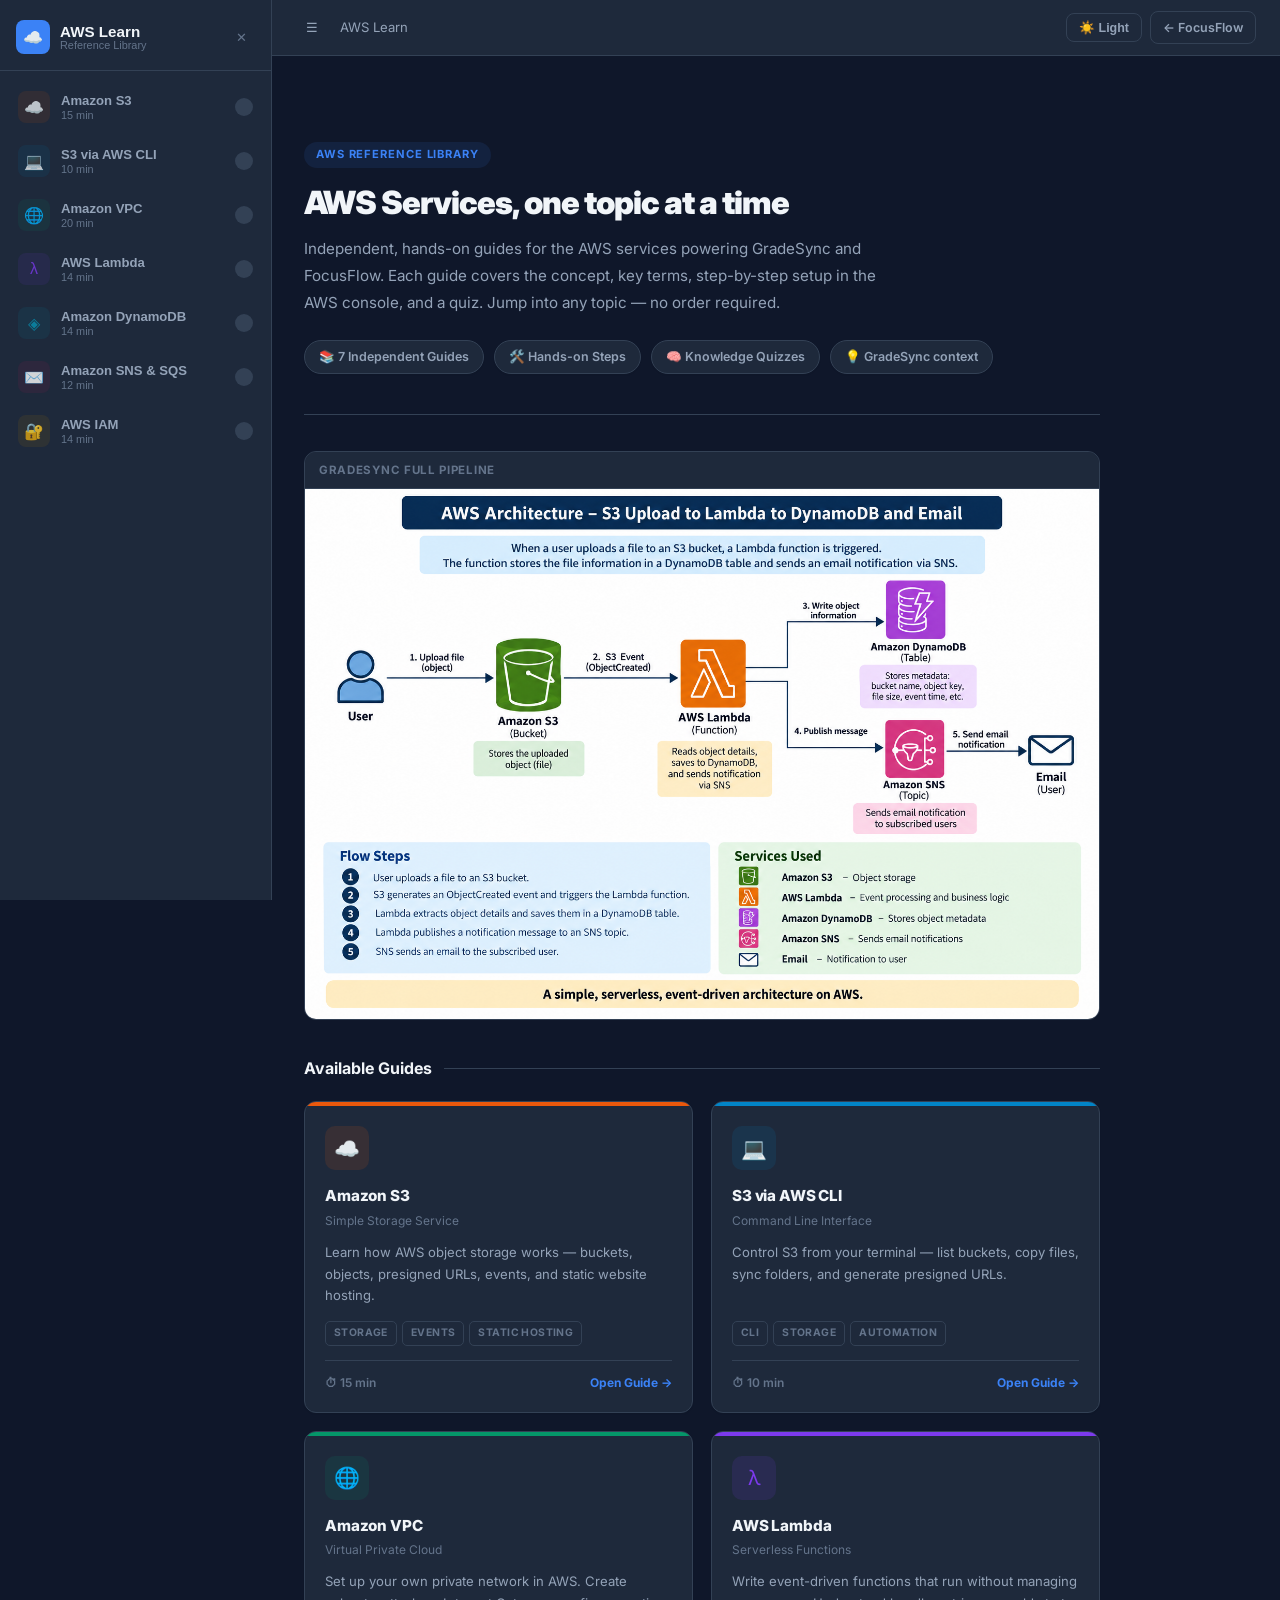
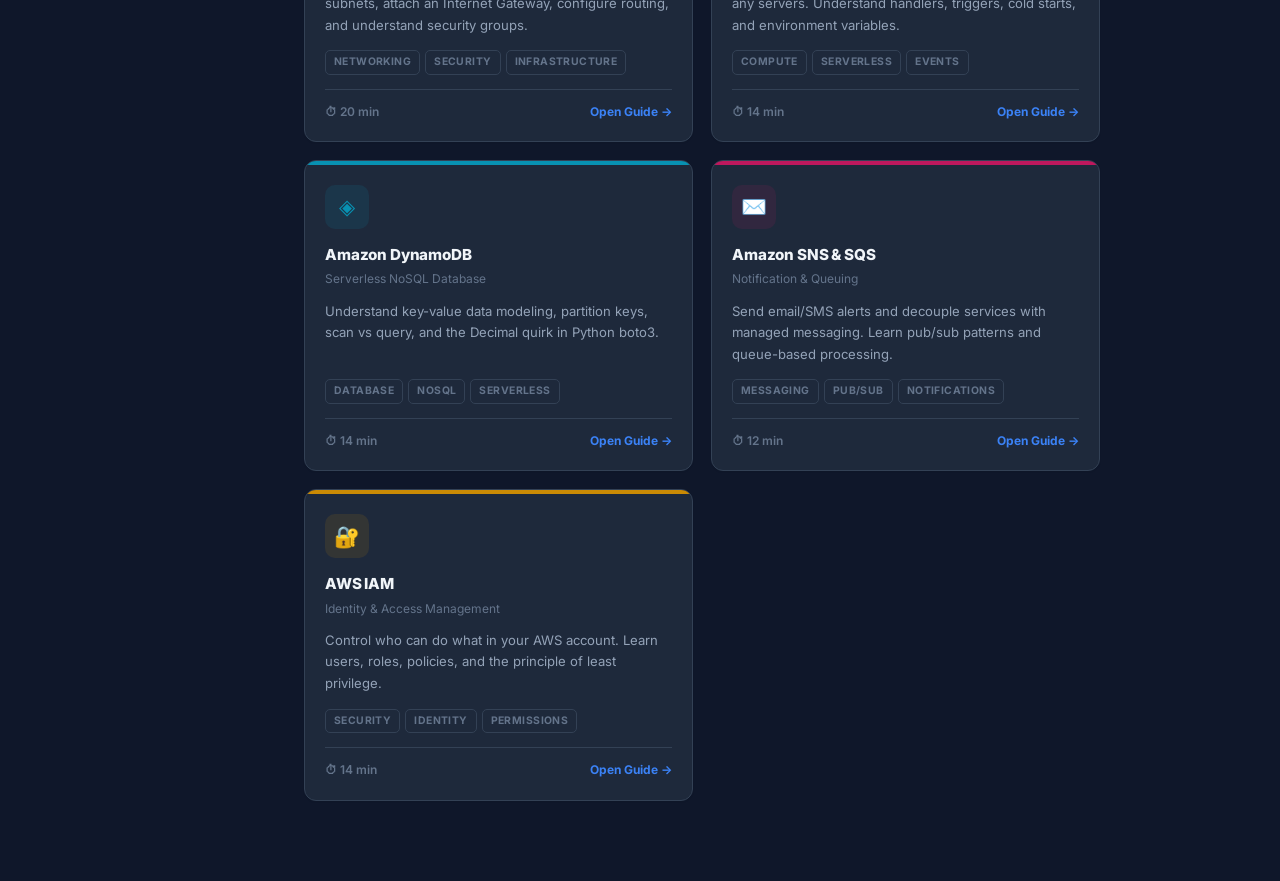
==== commit a7762e64: "Redesigned aws-learn" ====
--- a/aws-learn/index.html
+++ b/aws-learn/index.html
@@ -3,8 +3,8 @@
 <head>
   <meta charset="UTF-8" />
   <meta name="viewport" content="width=device-width, initial-scale=1.0" />
-  <title>AWS Learn — Interactive AWS Learning Platform</title>
-  <meta name="description" content="Learn AWS services interactively — S3, Lambda, VPC, DynamoDB, SNS, IAM — with tutorials, CLI guides, and quizzes." />
+  <title>AWS Learn — Reference & Hands-on Guides</title>
+  <meta name="description" content="Independent AWS reference guides for S3, Lambda, VPC, DynamoDB, SNS, IAM — with hands-on steps and quizzes." />
   <link rel="preconnect" href="https://fonts.googleapis.com" />
   <link rel="preconnect" href="https://fonts.gstatic.com" crossorigin />
   <link href="https://fonts.googleapis.com/css2?family=Inter:wght@400;500;600;700;800;900&display=swap" rel="stylesheet" />
@@ -13,50 +13,31 @@
 <body>
   <div class="app">
 
-    <!-- ── Sidebar ─────────────────────────────────────────────────────── -->
+    <!-- Sidebar -->
     <aside class="sidebar open" id="sidebar">
       <div class="sidebar-header">
         <button class="sidebar-logo" id="home-link" style="background:none;border:none;cursor:pointer;text-align:left;padding:0;">
           <div class="sidebar-logo-icon">☁️</div>
           <div>
             <div class="sidebar-logo-text">AWS Learn</div>
-            <div class="sidebar-logo-sub">7 modules · 1h 41min</div>
+            <div class="sidebar-logo-sub">Reference Library</div>
           </div>
         </button>
-        <button class="sidebar-close" id="sidebar-close" aria-label="Close sidebar">
-          ✕
-        </button>
+        <button class="sidebar-close" id="sidebar-close" aria-label="Close sidebar">✕</button>
       </div>
-
-      <div class="progress-bar-wrap">
-        <div class="progress-label">
-          <span>Progress</span>
-          <span id="progress-label">0/7 completed</span>
-        </div>
-        <div class="progress-bar-bg">
-          <div class="progress-bar-fill" id="progress-fill" style="width:0%"></div>
-        </div>
-      </div>
-
       <nav class="module-nav" id="module-nav">
         <!-- Rendered by JS -->
       </nav>
     </aside>
 
-    <!-- ── Main ───────────────────────────────────────────────────────── -->
+    <!-- Main -->
     <div class="main" id="main">
 
       <!-- Topbar -->
       <header class="topbar">
-        <button class="menu-btn" id="menu-btn" aria-label="Toggle sidebar">
-          ☰
-        </button>
+        <button class="menu-btn" id="menu-btn" aria-label="Toggle sidebar">☰</button>
         <div class="breadcrumb">
-          <span id="breadcrumb-home"
-            style="cursor:pointer;color:var(--text-2)"
-            onclick="showHome()"
-            role="button"
-            tabindex="0">AWS Learn</span>
+          <span id="breadcrumb-home" style="cursor:pointer;color:var(--text-2)" onclick="showHome()" role="button" tabindex="0">AWS Learn</span>
           <span id="breadcrumb-sep" class="hidden">›</span>
           <strong id="breadcrumb-module"></strong>
         </div>
@@ -72,10 +53,24 @@
         <!-- Home view -->
         <div id="home-view">
           <div class="home-hero">
-            <h1>Learn AWS, hands-on</h1>
-            <p>Seven concise modules covering the AWS services used in FocusFlow and GradeSync — from object storage to serverless compute. Each module ends with a quiz to test your understanding.</p>
+            <span class="hero-eyebrow">AWS Reference Library</span>
+            <h1>AWS Services, one topic at a time</h1>
+            <p>Independent, hands-on guides for the AWS services powering GradeSync and FocusFlow. Each guide covers the concept, key terms, step-by-step setup in the AWS console, and a quiz. Jump into any topic — no order required.</p>
+            <div class="hero-stats">
+              <span class="hero-stat">📚 7 Independent Guides</span>
+              <span class="hero-stat">🛠️ Hands-on Steps</span>
+              <span class="hero-stat">🧠 Knowledge Quizzes</span>
+              <span class="hero-stat">💡 GradeSync context</span>
+            </div>
           </div>
 
+          <!-- Architecture diagram -->
+          <div class="pipeline-diagram">
+            <div class="pipeline-label">GradeSync Full Pipeline</div>
+            <img src="images/pipeline.png" alt="S3 → Lambda → DynamoDB → SNS pipeline diagram" />
+          </div>
+
+          <h2 class="guides-heading">Available Guides</h2>
           <div class="modules-grid" id="modules-grid">
             <!-- Rendered by JS -->
           </div>
@@ -83,14 +78,13 @@
 
         <!-- Module view -->
         <div id="module-view" class="hidden">
-          <!-- Rendered by JS when a module is opened -->
+          <!-- Rendered by JS -->
         </div>
 
       </main>
     </div><!-- /main -->
-
   </div><!-- /app -->
 
   <script src="js/app.js"></script>
 </body>
-</html>
+</html>
--- a/aws-learn/css/style.css
+++ b/aws-learn/css/style.css
@@ -206,90 +206,6 @@
 .breadcrumb span { color: var(--text-3); }
 .breadcrumb strong { color: var(--text); font-weight: 600; white-space: nowrap; overflow: hidden; text-overflow: ellipsis; }
 
-.topbar-actions { display: flex; align-items: center; gap: 8px; }
-
-.theme-btn, .back-btn {
-  display: flex; align-items: center; gap: 6px;
-  padding: 6px 12px; border-radius: var(--r);
-  font-size: 0.78rem; font-weight: 600;
-  border: 1px solid var(--border);
-  background: none; cursor: pointer;
-  color: var(--text-2);
-  text-decoration: none;
-  transition: background var(--t), border-color var(--t), color var(--t);
-}
-.theme-btn:hover, .back-btn:hover {
-  background: var(--bg-alt); color: var(--text); border-color: var(--border-strong);
-}
-
-/* ─── Content area ────────────────────────────────────────────────────────── */
-.content { flex: 1; padding: 40px 32px; max-width: 820px; }
-
-/* ─── Home view ───────────────────────────────────────────────────────────── */
-.home-hero { margin-bottom: 40px; }
-.home-hero h1 { font-size: 1.9rem; font-weight: 800; letter-spacing: -0.03em; margin-bottom: 10px; }
-.home-hero p { color: var(--text-2); font-size: 1rem; line-height: 1.7; max-width: 560px; }
-
-.modules-grid {
-  display: grid; grid-template-columns: repeat(auto-fill, minmax(240px, 1fr));
-  gap: 16px; margin-top: 32px;
-}
-.module-card {
-  background: var(--surface);
-  border: 1px solid var(--border);
-  border-radius: var(--r2);
-  padding: 20px;
-  cursor: pointer;
-  transition: box-shadow var(--t), border-color var(--t), transform .15s ease;
-  box-shadow: var(--shadow-sm);
-  text-decoration: none; color: inherit;
-}
-.module-card:hover {
-  box-shadow: var(--shadow-md);
-  border-color: var(--border-strong);
-  transform: translateY(-2px);
-}
-.module-card-icon {
-  width: 42px; height: 42px; border-radius: 10px;
-  display: flex; align-items: center; justify-content: center;
-  font-size: 1.25rem; margin-bottom: 14px;
-}
-.module-card-title { font-size: 0.92rem; font-weight: 700; margin-bottom: 4px; }
-.module-card-sub   { font-size: 0.75rem; color: var(--text-2); margin-bottom: 12px; }
-.module-card-meta  {
-  display: flex; align-items: center; justify-content: space-between;
-  font-size: 0.7rem; color: var(--text-3);
-}
-.card-badge {
-  padding: 2px 8px; border-radius: 20px; font-weight: 600;
-  font-size: 0.65rem; border: 1px solid;
-}
-.badge-done { color: var(--ok); border-color: var(--ok-bg); background: var(--ok-bg); }
-.badge-none { color: var(--text-3); border-color: var(--border); background: var(--bg-alt); }
-.badge-partial { color: var(--warn); border-color: var(--warn-bg); background: var(--warn-bg); }
-
-/* ─── Module view ─────────────────────────────────────────────────────────── */
-.hidden { display: none !important; }
-
-.module-header {
-  display: flex; align-items: flex-start; gap: 16px;
-  margin-bottom: 36px; padding-bottom: 28px;
-  border-bottom: 1px solid var(--border);
-}
-.module-header-icon {
-  width: 52px; height: 52px; border-radius: 12px;
-  display: flex; align-items: center; justify-content: center;
-  font-size: 1.5rem; flex-shrink: 0;
-}
-.module-header h1 { font-size: 1.6rem; font-weight: 800; letter-spacing: -0.02em; margin-bottom: 4px; }
-.module-header p  { color: var(--text-2); font-size: 0.9rem; line-height: 1.6; }
-.module-meta { display: flex; gap: 16px; margin-top: 10px; }
-.module-meta span { font-size: 0.72rem; color: var(--text-3); font-weight: 600; display: flex; align-items: center; gap: 4px; }
-
-/* Content sections */
-.section { margin-bottom: 36px; }
-.section h2 {
-  font-size: 1.05rem; font-weight: 700; margin-bottom: 14px;
   padding-bottom: 8px; border-bottom: 1px solid var(--border);
   color: var(--text);
 }
@@ -475,3 +391,230 @@
 
 /* ─── Transitions ─────────────────────────────────────────────────────────── */
 .sidebar, .surface, .topbar, .module-card { transition: background var(--t), border-color var(--t), color var(--t); }
+/* --- Rich Content Additions -------------------------------------------------- */
+.diagram-wrap {
+  margin: 20px 0; border-radius: var(--r2);
+  overflow: hidden; border: 1px solid var(--border);
+  background: var(--surface);
+}
+.diagram-wrap img {
+  width: 100%; display: block;
+  border-radius: var(--r2);
+}
+.diagram-caption {
+  padding: 9px 14px; font-size: 0.72rem; color: var(--text-3);
+  border-top: 1px solid var(--border); background: var(--bg-alt);
+  text-align: center;
+}
+.callout {
+  padding: 14px 16px; border-radius: var(--r);
+  border-left: 3px solid; margin: 18px 0;
+  font-size: 0.87rem; line-height: 1.7; color: var(--text-2);
+}
+.callout.tip   { background: var(--accent-bg); border-color: var(--accent); }
+.callout.note  { background: var(--warn-bg);   border-color: var(--warn); }
+.callout.good  { background: var(--ok-bg);     border-color: var(--ok); }
+.callout strong { color: var(--text); }
+.tbl-wrap { border: 1px solid var(--border); border-radius: var(--r); overflow: hidden; margin: 18px 0; }
+table.tbl { width: 100%; border-collapse: collapse; font-size: 0.85rem; }
+table.tbl th {
+  text-align: left; padding: 9px 14px;
+  background: var(--bg-alt); color: var(--text-2);
+  font-size: 0.72rem; font-weight: 700;
+  text-transform: uppercase; letter-spacing: 0.06em;
+  border-bottom: 1px solid var(--border);
+}
+table.tbl td {
+  padding: 10px 14px; border-bottom: 1px solid var(--border);
+  color: var(--text-2); vertical-align: top; line-height: 1.6;
+}
+table.tbl td:first-child { color: var(--text); font-weight: 600; }
+table.tbl tr:last-child td { border-bottom: none; }
+/* --- Topbar actions (restored) ----------------------------------------------- */
+.topbar-actions { display: flex; align-items: center; gap: 8px; }
+.theme-btn, .back-btn {
+  display: flex; align-items: center; gap: 6px;
+  padding: 6px 12px; border-radius: 8px;
+  font-size: 0.78rem; font-weight: 600;
+  border: 1px solid var(--border);
+  background: none; cursor: pointer;
+  color: var(--text-2); text-decoration: none;
+  transition: background .2s ease, border-color .2s ease, color .2s ease;
+}
+.theme-btn:hover, .back-btn:hover { background: var(--bg-alt); color: var(--text); border-color: var(--border-strong); }
+
+/* --- Content --------------------------------------------------------------- */
+.content { flex: 1; padding: 40px 32px; max-width: 860px; }
+
+/* --- Home hero ------------------------------------------------------------ */
+.home-hero { padding: 44px 0 40px; border-bottom: 1px solid var(--border); margin-bottom: 36px; }
+.hero-eyebrow {
+  display: inline-block; padding: 4px 12px; border-radius: 20px;
+  background: var(--accent-bg); color: var(--accent);
+  font-size: 0.7rem; font-weight: 700;
+  text-transform: uppercase; letter-spacing: 0.08em; margin-bottom: 16px;
+}
+.home-hero h1 { font-size: 2rem; font-weight: 900; letter-spacing: -0.03em; line-height: 1.2; margin-bottom: 14px; max-width: 600px; }
+.home-hero > p { color: var(--text-2); font-size: 0.95rem; line-height: 1.75; max-width: 580px; margin-bottom: 24px; }
+.hero-stats { display: flex; flex-wrap: wrap; gap: 10px; }
+.hero-stat {
+  display: inline-flex; align-items: center; gap: 6px;
+  padding: 6px 14px; border-radius: 20px;
+  background: var(--surface); border: 1px solid var(--border);
+  font-size: 0.78rem; font-weight: 600; color: var(--text-2);
+  box-shadow: 0 1px 2px rgba(0,0,0,.05);
+}
+.pipeline-diagram {
+  margin: 0 0 36px; border: 1px solid var(--border);
+  border-radius: 12px; overflow: hidden; background: var(--surface);
+}
+.pipeline-diagram img { width: 100%; display: block; }
+.pipeline-label {
+  padding: 9px 14px; font-size: 0.72rem; font-weight: 700;
+  color: var(--text-3); border-bottom: 1px solid var(--border);
+  background: var(--bg-alt); text-transform: uppercase; letter-spacing: 0.06em;
+}
+.guides-heading {
+  font-size: 1rem; font-weight: 700; color: var(--text);
+  margin-bottom: 20px; display: flex; align-items: center; gap: 12px;
+}
+.guides-heading::after { content: ''; flex: 1; height: 1px; background: var(--border); }
+
+/* --- Module Cards ---------------------------------------------------------- */
+.modules-grid { display: grid; grid-template-columns: repeat(auto-fill, minmax(270px, 1fr)); gap: 18px; margin-bottom: 40px; }
+.module-card {
+  background: var(--surface); border: 1px solid var(--border);
+  border-radius: 12px; overflow: hidden; cursor: pointer;
+  transition: box-shadow .2s ease, border-color .2s ease, transform .15s ease;
+  box-shadow: 0 1px 2px rgba(0,0,0,.05);
+  display: flex; flex-direction: column;
+}
+.module-card:hover { box-shadow: 0 4px 12px rgba(0,0,0,.1); border-color: var(--border-strong); transform: translateY(-3px); }
+.card-top-bar { height: 4px; flex-shrink: 0; }
+.card-inner { padding: 20px; display: flex; flex-direction: column; flex: 1; }
+.card-head { display: flex; align-items: flex-start; justify-content: space-between; margin-bottom: 14px; }
+.card-icon { width: 44px; height: 44px; border-radius: 10px; display: flex; align-items: center; justify-content: center; font-size: 1.3rem; flex-shrink: 0; }
+.card-title { font-size: 0.95rem; font-weight: 800; margin-bottom: 2px; letter-spacing: -0.01em; }
+.card-sub   { font-size: 0.75rem; color: var(--text-3); margin-bottom: 12px; }
+.card-desc  { font-size: 0.82rem; color: var(--text-2); line-height: 1.65; margin-bottom: 14px; flex: 1; }
+.card-tags  { display: flex; flex-wrap: wrap; gap: 5px; margin-bottom: 14px; }
+.tag { padding: 3px 8px; border-radius: 5px; font-size: 0.65rem; font-weight: 700; background: var(--bg-alt); color: var(--text-3); border: 1px solid var(--border); text-transform: uppercase; letter-spacing: 0.04em; }
+.card-footer { display: flex; align-items: center; justify-content: space-between; padding-top: 12px; border-top: 1px solid var(--border); font-size: 0.75rem; }
+.card-time { color: var(--text-3); font-weight: 600; }
+.card-cta  { color: var(--accent); font-weight: 700; }
+.card-badge { padding: 3px 8px; border-radius: 20px; font-weight: 700; font-size: 0.62rem; border: 1px solid; }
+.badge-done    { color: var(--ok);   border-color: var(--ok-bg); background: var(--ok-bg); }
+.badge-partial { color: var(--warn); border-color: var(--warn-bg); background: var(--warn-bg); }
+
+/* --- Module view ----------------------------------------------------------- */
+.hidden { display: none !important; }
+.module-header { display: flex; align-items: flex-start; gap: 16px; margin-bottom: 28px; padding-bottom: 24px; border-bottom: 1px solid var(--border); }
+.module-header-icon { width: 54px; height: 54px; border-radius: 12px; display: flex; align-items: center; justify-content: center; font-size: 1.6rem; flex-shrink: 0; }
+.module-header h1 { font-size: 1.65rem; font-weight: 900; letter-spacing: -0.03em; margin-bottom: 4px; }
+.mod-sub { color: var(--text-2); font-size: 0.9rem; margin-bottom: 10px; }
+.module-meta { display: flex; flex-wrap: wrap; gap: 12px; }
+.module-meta span { font-size: 0.72rem; color: var(--text-3); font-weight: 600; }
+
+/* Diagram in module */
+.diagram-wrap { margin: 0 0 28px; border: 1px solid var(--border); border-radius: 12px; overflow: hidden; background: var(--surface); }
+.diagram-wrap img { width: 100%; display: block; }
+.diagram-caption { padding: 9px 14px; font-size: 0.72rem; color: var(--text-3); border-top: 1px solid var(--border); background: var(--bg-alt); text-align: center; }
+
+/* Content sections */
+.section { margin-bottom: 36px; }
+.section h2 { font-size: 1.05rem; font-weight: 700; margin-bottom: 14px; padding-bottom: 8px; border-bottom: 1px solid var(--border); color: var(--text); }
+.section h3 { font-size: 0.9rem; font-weight: 700; margin: 18px 0 8px; color: var(--text); }
+.section p  { color: var(--text-2); font-size: 0.9rem; line-height: 1.75; margin-bottom: 12px; }
+.section ul, .section ol { padding-left: 20px; color: var(--text-2); font-size: 0.9rem; line-height: 1.75; margin-bottom: 12px; }
+.section li { margin-bottom: 4px; }
+.section strong { color: var(--text); font-weight: 600; }
+.section code { font-family: monospace; background: var(--code-bg); padding: 1px 5px; border-radius: 4px; font-size: 0.85em; color: var(--accent); border: 1px solid var(--border); }
+.section table { width: 100%; border-collapse: collapse; margin: 16px 0; font-size: 0.85rem; }
+.section th { text-align: left; padding: 9px 14px; background: var(--bg-alt); color: var(--text-2); font-size: 0.72rem; font-weight: 700; text-transform: uppercase; letter-spacing: 0.06em; border-bottom: 1px solid var(--border); }
+.section td { padding: 10px 14px; border-bottom: 1px solid var(--border); color: var(--text-2); vertical-align: top; line-height: 1.6; }
+.section td:first-child { color: var(--text); font-weight: 600; }
+.section tr:last-child td { border-bottom: none; }
+
+/* Info boxes */
+.info-box { padding: 14px 16px; border-radius: 8px; border-left: 3px solid; margin: 16px 0; font-size: 0.86rem; line-height: 1.65; }
+.info-box.tip  { background: var(--accent-bg); border-color: var(--accent); color: var(--text-2); }
+.info-box.note { background: var(--warn-bg); border-color: var(--warn); color: var(--text-2); }
+.info-box.good { background: var(--ok-bg); border-color: var(--ok); color: var(--text-2); }
+.info-box strong { color: var(--text); }
+
+/* Code blocks */
+.code-block { background: var(--code-bg); border: 1px solid var(--border); border-radius: 8px; padding: 16px; margin: 14px 0; overflow-x: auto; position: relative; }
+.code-block pre { font-family: 'JetBrains Mono', 'Fira Code', 'Courier New', monospace; font-size: 0.82rem; line-height: 1.65; color: var(--code-text); white-space: pre; }
+.code-block .comment { color: var(--text-3); }
+.code-label { font-size: 0.65rem; font-weight: 700; color: var(--text-3); text-transform: uppercase; letter-spacing: 0.08em; margin-bottom: 8px; }
+.copy-btn { position: absolute; top: 10px; right: 10px; padding: 4px 10px; font-size: 0.7rem; font-weight: 600; border: 1px solid var(--border); border-radius: 5px; background: var(--surface); color: var(--text-2); cursor: pointer; transition: all .2s ease; }
+.copy-btn:hover { background: var(--bg-alt); color: var(--text); }
+.copy-btn.copied { color: var(--ok); border-color: var(--ok-bg); }
+
+/* Tables outside sections */
+.concept-table { width: 100%; border-collapse: collapse; margin: 16px 0; font-size: 0.85rem; }
+.concept-table th { text-align: left; padding: 9px 14px; background: var(--bg-alt); color: var(--text-2); font-size: 0.72rem; font-weight: 700; text-transform: uppercase; letter-spacing: 0.06em; border-bottom: 1px solid var(--border); }
+.concept-table td { padding: 10px 14px; border-bottom: 1px solid var(--border); color: var(--text-2); vertical-align: top; }
+.concept-table td:first-child { color: var(--text); font-weight: 600; }
+.concept-table tr:last-child td { border-bottom: none; }
+.concept-table-wrap { border: 1px solid var(--border); border-radius: 8px; overflow: hidden; margin: 16px 0; }
+
+/* Steps section */
+.steps-section { margin: 0 0 36px; background: var(--surface); border: 1px solid var(--border); border-radius: 12px; padding: 24px; }
+.steps-section h2 { font-size: 1.05rem; font-weight: 700; margin-bottom: 6px; }
+.steps-intro { font-size: 0.85rem; color: var(--text-2); margin-bottom: 20px; line-height: 1.6; }
+.steps-list { display: flex; flex-direction: column; }
+.step-item { display: flex; gap: 16px; align-items: flex-start; padding: 14px 0; border-bottom: 1px solid var(--border); }
+.step-item:last-child { border-bottom: none; }
+.step-num { width: 28px; height: 28px; border-radius: 50%; flex-shrink: 0; background: var(--accent-bg); color: var(--accent); display: flex; align-items: center; justify-content: center; font-size: 0.78rem; font-weight: 800; margin-top: 2px; }
+.step-body { flex: 1; }
+.step-title { font-size: 0.88rem; font-weight: 700; color: var(--text); margin-bottom: 4px; }
+.step-detail { font-size: 0.83rem; color: var(--text-2); line-height: 1.65; }
+.step-detail code { font-family: monospace; background: var(--code-bg); padding: 1px 5px; border-radius: 4px; font-size: 0.88em; color: var(--accent); border: 1px solid var(--border); }
+.step-detail strong { color: var(--text); font-weight: 600; }
+
+/* Quiz */
+.quiz-section { margin-top: 36px; padding-top: 28px; border-top: 2px solid var(--border); }
+.quiz-section h2 { font-size: 1.05rem; font-weight: 700; margin-bottom: 6px; }
+.quiz-subtitle { font-size: 0.85rem; color: var(--text-2); margin-bottom: 28px; }
+.quiz-question { margin-bottom: 28px; }
+.quiz-q-num { font-size: 0.68rem; color: var(--text-3); font-weight: 700; text-transform: uppercase; letter-spacing: 0.08em; margin-bottom: 6px; }
+.quiz-q-text { font-size: 0.9rem; font-weight: 600; color: var(--text); margin-bottom: 14px; line-height: 1.5; }
+.quiz-options { display: flex; flex-direction: column; gap: 8px; }
+.quiz-option { display: flex; align-items: center; gap: 12px; padding: 11px 14px; border-radius: 8px; border: 1px solid var(--border); background: var(--surface); cursor: pointer; font-size: 0.87rem; color: var(--text-2); transition: all .2s ease; user-select: none; }
+.quiz-option:hover:not(.locked) { border-color: var(--accent); color: var(--text); background: var(--accent-bg); }
+.quiz-option.selected { border-color: var(--accent); background: var(--accent-bg); color: var(--accent); }
+.quiz-option.correct  { border-color: var(--ok); background: var(--ok-bg); color: var(--ok); }
+.quiz-option.wrong    { border-color: var(--err); background: var(--err-bg); color: var(--err); }
+.quiz-option.locked   { cursor: default; }
+.quiz-option-dot { width: 18px; height: 18px; border-radius: 50%; border: 2px solid currentColor; flex-shrink: 0; display: flex; align-items: center; justify-content: center; font-size: 0.65rem; font-weight: 900; }
+.quiz-check-btn { margin-top: 20px; padding: 10px 22px; border-radius: 8px; background: var(--accent); color: #fff; border: none; font-size: 0.85rem; font-weight: 700; cursor: pointer; transition: opacity .2s ease; }
+.quiz-check-btn:disabled { opacity: .4; cursor: not-allowed; }
+.quiz-check-btn:not(:disabled):hover { opacity: .9; }
+.quiz-result { margin-top: 24px; padding: 24px; border: 1px solid var(--border); border-radius: 12px; background: var(--surface); text-align: center; }
+.quiz-score { font-size: 2rem; font-weight: 900; margin-bottom: 6px; }
+.quiz-score.great { color: var(--ok); }
+.quiz-score.ok    { color: var(--warn); }
+.quiz-score.low   { color: var(--err); }
+.quiz-result-msg  { font-size: 0.9rem; color: var(--text-2); margin-bottom: 16px; }
+.quiz-retry-btn { padding: 8px 18px; border-radius: 8px; border: 1px solid var(--border); background: var(--bg-alt); font-size: 0.82rem; font-weight: 600; cursor: pointer; color: var(--text-2); transition: all .2s ease; }
+.quiz-retry-btn:hover { background: var(--border); color: var(--text); }
+
+/* Bottom nav */
+.nav-footer-btn { display: inline-flex; align-items: center; gap: 6px; padding: 9px 18px; border-radius: 8px; border: 1px solid var(--border); background: var(--surface); font-size: 0.82rem; font-weight: 600; cursor: pointer; color: var(--text-2); transition: all .2s ease; text-decoration: none; }
+.nav-footer-btn:hover { background: var(--bg-alt); color: var(--text); border-color: var(--border-strong); }
+
+/* Scrollbar */
+::-webkit-scrollbar { width: 5px; height: 5px; }
+::-webkit-scrollbar-track { background: transparent; }
+::-webkit-scrollbar-thumb { background: var(--border-strong); border-radius: 99px; }
+
+/* Responsive */
+@media (max-width: 768px) {
+  .sidebar { transform: translateX(-100%); }
+  .sidebar.open { transform: translateX(0); }
+  .main { margin-left: 0 !important; }
+  .content { padding: 24px 16px; }
+  .modules-grid { grid-template-columns: 1fr; }
+  .module-header { flex-direction: column; gap: 12px; }
+}
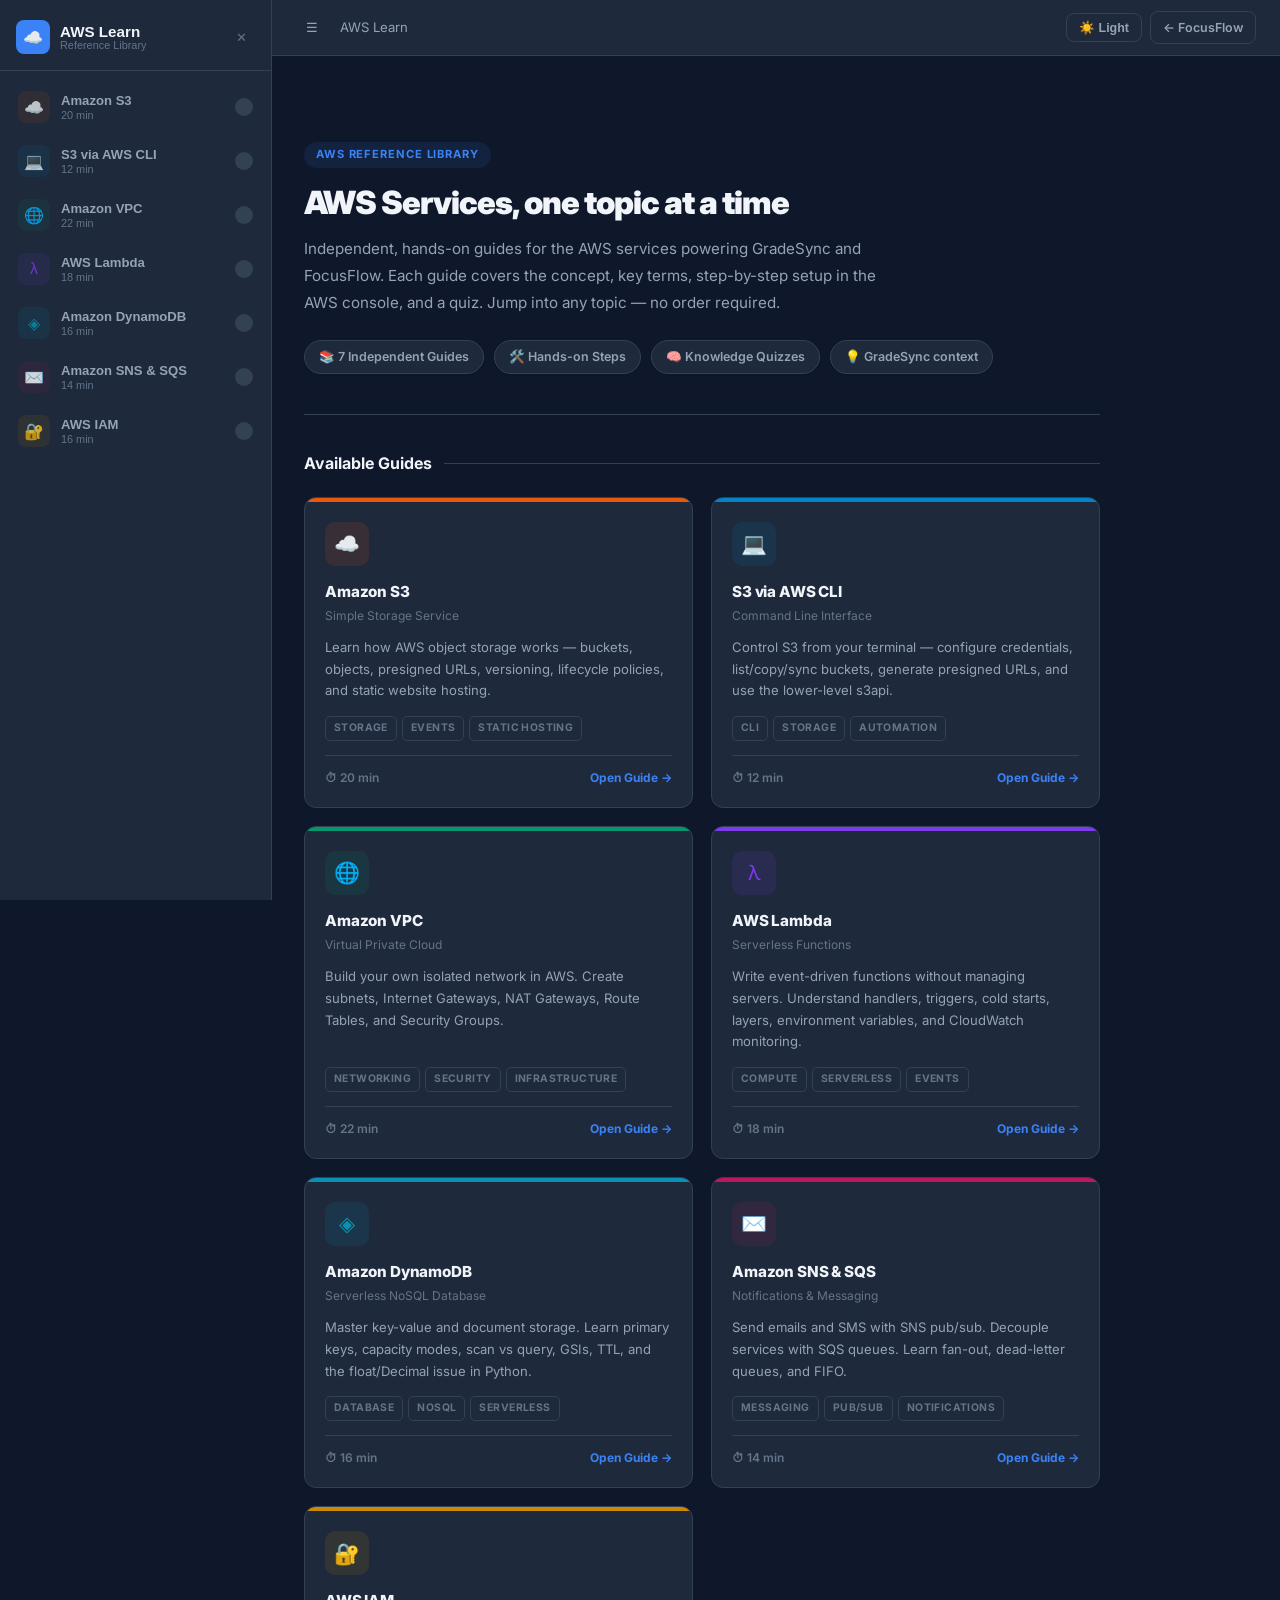
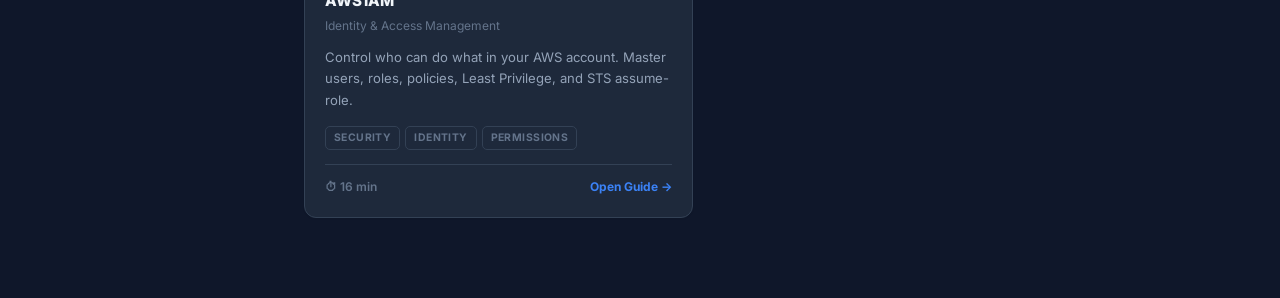
==== commit e7272f0a: "increased amount of content in each module and removed the pipeline image on home page" ====
--- a/aws-learn/index.html
+++ b/aws-learn/index.html
@@ -64,12 +64,6 @@
             </div>
           </div>
 
-          <!-- Architecture diagram -->
-          <div class="pipeline-diagram">
-            <div class="pipeline-label">GradeSync Full Pipeline</div>
-            <img src="images/pipeline.png" alt="S3 → Lambda → DynamoDB → SNS pipeline diagram" />
-          </div>
-
           <h2 class="guides-heading">Available Guides</h2>
           <div class="modules-grid" id="modules-grid">
             <!-- Rendered by JS -->
